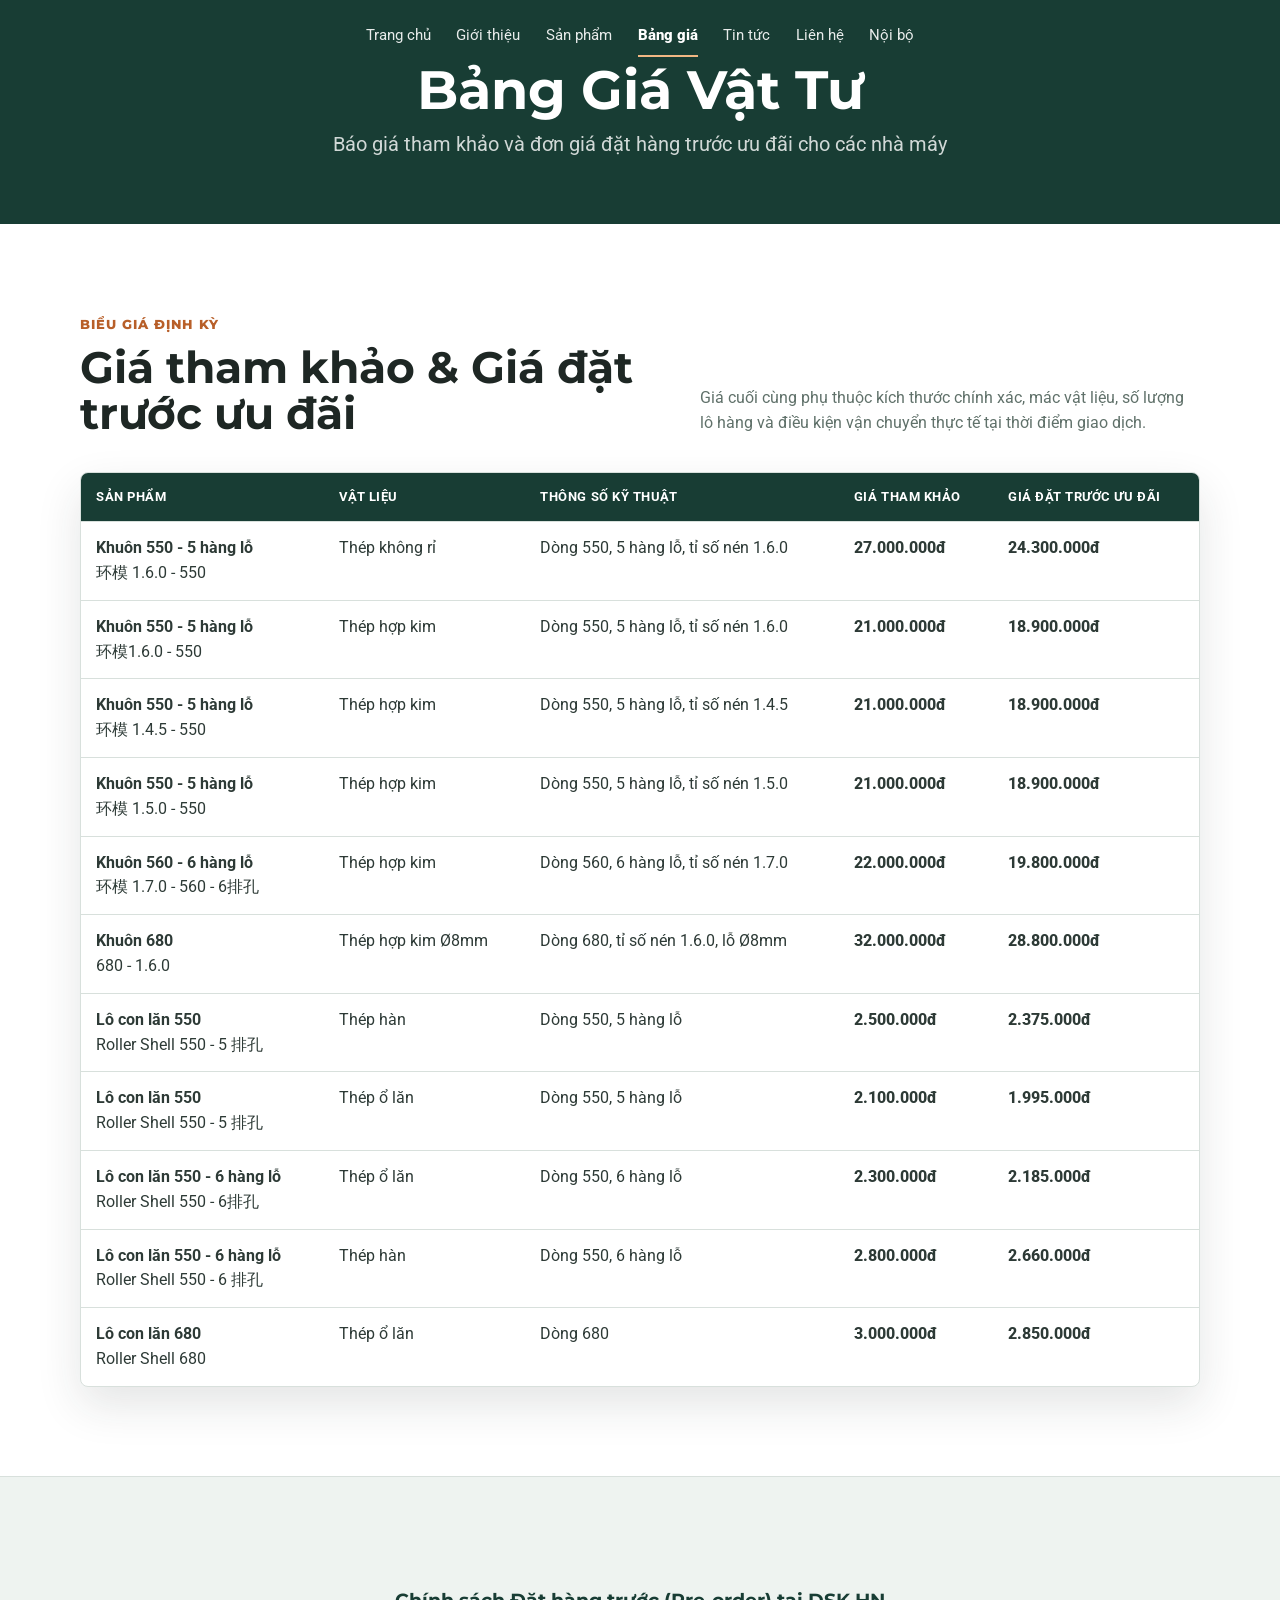
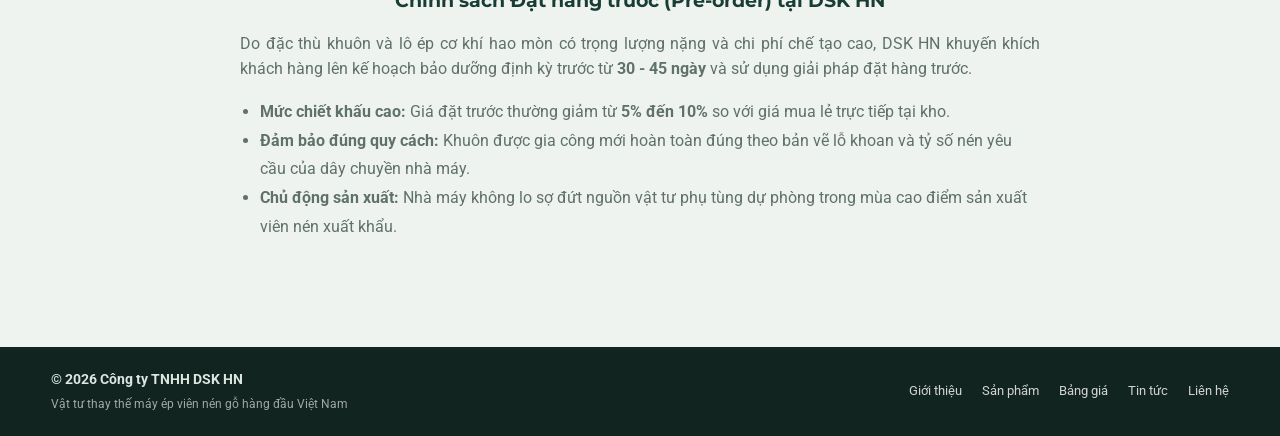
==== bang-gia.html @ b63ba010 "Fix: Move HTML files to root for GitHub Pages" ====
<!doctype html>
<html lang="vi">
  <head>
    <meta charset="utf-8" />
    <meta name="viewport" content="width=device-width, initial-scale=1" />
    <title>Bảng giá | DSK HN</title>
    <meta name="description" content="Xem bảng giá chi tiết tham khảo và giá đặt trước ưu đãi cho khuôn đúc, lô con lăn từ Công ty TNHH DSK HN." />
    <link rel="stylesheet" href="styles.css?v=7" />
  </head>
  <body>
    <header class="site-header">
      <nav class="main-nav" aria-label="Điều hướng chính">
        <a href="index.html">Trang chủ</a>
        <a href="gioi-thieu.html">Giới thiệu</a>
        <a href="san-pham.html">Sản phẩm</a>
        <a href="bang-gia.html">Bảng giá</a>
        <a href="tin-tuc.html">Tin tức</a>
        <a href="lien-he.html">Liên hệ</a>
        <a href="noi-bo.html" id="nav-internal">Nội bộ</a>
      </nav>
    </header>

    <main>
      <section class="page-hero">
        <h1>Bảng Giá Vật Tư</h1>
        <p>Báo giá tham khảo và đơn giá đặt hàng trước ưu đãi cho các nhà máy</p>
      </section>

      <section class="section price-section" id="bang-gia">
        <div class="section-heading split-heading" style="margin-bottom: 36px;">
          <div>
            <p class="eyebrow">Biểu giá định kỳ</p>
            <h2>Giá tham khảo & Giá đặt trước ưu đãi</h2>
          </div>
          <p class="section-note" style="max-width: 500px;">
            Giá cuối cùng phụ thuộc kích thước chính xác, mác vật liệu, số lượng lô hàng và điều kiện vận chuyển thực tế tại thời điểm giao dịch.
          </p>
        </div>
        <div class="table-shell">
          <table>
            <thead>
              <tr>
                <th>Sản phẩm</th>
                <th>Vật liệu</th>
                <th>Thông số kỹ thuật</th>
                <th>Giá tham khảo</th>
                <th>Giá đặt trước ưu đãi</th>
              </tr>
            </thead>
            <tbody id="publicPriceBody"></tbody>
          </table>
        </div>
      </section>

      <section class="section" style="background: #eef3f0; border-top: 1px solid var(--line);">
        <div style="max-width: 800px; margin: 0 auto;">
          <h3 style="color: var(--green-dark); margin-bottom: 16px; text-align: center;">Chính sách Đặt hàng trước (Pre-order) tại DSK HN</h3>
          <p style="color: var(--muted); text-align: justify; line-height: 1.6; margin-bottom: 12px;">
            Do đặc thù khuôn và lô ép cơ khí hao mòn có trọng lượng nặng và chi phí chế tạo cao, DSK HN khuyến khích khách hàng lên kế hoạch bảo dưỡng định kỳ trước từ <strong>30 - 45 ngày</strong> và sử dụng giải pháp đặt hàng trước.
          </p>
          <ul style="padding-left: 20px; color: var(--muted); line-height: 1.8;">
            <li><strong>Mức chiết khấu cao:</strong> Giá đặt trước thường giảm từ <strong>5% đến 10%</strong> so với giá mua lẻ trực tiếp tại kho.</li>
            <li><strong>Đảm bảo đúng quy cách:</strong> Khuôn được gia công mới hoàn toàn đúng theo bản vẽ lỗ khoan và tỷ số nén yêu cầu của dây chuyền nhà máy.</li>
            <li><strong>Chủ động sản xuất:</strong> Nhà máy không lo sợ đứt nguồn vật tư phụ tùng dự phòng trong mùa cao điểm sản xuất viên nén xuất khẩu.</li>
          </ul>
        </div>
      </section>
    </main>

    <footer class="site-footer">
      <div>
        <strong>© 2026 Công ty TNHH DSK HN</strong>
        <p style="margin: 4px 0 0; font-size: 12px; color: rgba(255, 255, 255, 0.6);">
          Vật tư thay thế máy ép viên nén gỗ hàng đầu Việt Nam
        </p>
      </div>
      <div style="display: flex; gap: 20px; font-size: 13px; flex-wrap: wrap;">
        <a href="gioi-thieu.html" style="color: rgba(255, 255, 255, 0.8);">Giới thiệu</a>
        <a href="san-pham.html" style="color: rgba(255, 255, 255, 0.8);">Sản phẩm</a>
        <a href="bang-gia.html" style="color: rgba(255, 255, 255, 0.8);">Bảng giá</a>
        <a href="tin-tuc.html" style="color: rgba(255, 255, 255, 0.8);">Tin tức</a>
        <a href="lien-he.html" style="color: rgba(255, 255, 255, 0.8);">Liên hệ</a>
      </div>
    </footer>

    <script src="script.js?v=7"></script>
  </body>
</html>
---- styles.css ----
@import url('https://fonts.googleapis.com/css2?family=Montserrat:wght@400;500;600;700;800&family=Roboto:wght@400;500;700&display=swap');

:root {
  --ink: #1e2724;
  --muted: #60716a;
  --line: #d8e0dc;
  --paper: #fbfcfa;
  --panel: #ffffff;
  --steel: #e8eeeb;
  --green: #25634f;
  --green-dark: #183d34;
  --copper: #b85f29;
  --copper-soft: #f4e3d8;
  --shadow: 0 18px 45px rgba(29, 43, 38, 0.12);
  --radius: 8px;
}

* {
  box-sizing: border-box;
}

html {
  scroll-behavior: smooth;
}

body {
  margin: 0;
  color: var(--ink);
  font-family: 'Roboto', system-ui, -apple-system, BlinkMacSystemFont, "Segoe UI", sans-serif;
  background: var(--paper);
  line-height: 1.55;
  overflow-x: hidden;
}

h1,
h2,
h3,
h4,
h5,
h6,
.brand-mark,
.eyebrow,
.trust-band strong,
.btn {
  font-family: 'Montserrat', 'Roboto', sans-serif;
  font-weight: 700;
}

main {
  max-width: 100vw;
  overflow-x: hidden;
}

img {
  display: block;
  max-width: 100%;
}

a {
  color: inherit;
  text-decoration: none;
}

button,
input,
textarea {
  font: inherit;
}

.site-header {
  position: absolute;
  top: 0;
  left: 0;
  width: 100%;
  z-index: 20;
  display: flex;
  align-items: center;
  justify-content: center;
  gap: 24px;
  min-height: 72px;
  padding: 16px clamp(18px, 4vw, 56px);
  background: transparent;
}

.brand {
  display: none; /* Removed logo as per user request */
}

.main-nav {
  display: flex;
  align-items: center;
  gap: clamp(12px, 2vw, 28px);
  color: rgba(255, 255, 255, 0.9);
  font-size: 15px;
}

.main-nav a {
  padding: 8px 0;
  border-bottom: 2px solid transparent;
}

.main-nav a:hover {
  border-color: #f1b783;
  color: #fff;
}

.main-nav a.active-nav {
  border-color: #f1b783;
  font-weight: 800;
  color: #fff;
}

.hero {
  position: relative;
  display: grid;
  min-height: clamp(640px, calc(78svh - 72px), 900px);
  overflow: hidden;
  color: #fff;
  isolation: isolate;
}

.hero-media {
  position: absolute;
  inset: 0;
  z-index: -2;
}

.hero-media img {
  width: 100%;
  height: 100%;
  object-fit: cover;
  object-position: 50% 60%;
}

.hero::after {
  position: absolute;
  inset: 0;
  z-index: -1;
  content: "";
  background:
    linear-gradient(90deg, rgba(18, 31, 28, 0.88) 0%, rgba(18, 31, 28, 0.62) 43%, rgba(18, 31, 28, 0.14) 100%),
    linear-gradient(0deg, rgba(18, 31, 28, 0.25), rgba(18, 31, 28, 0.08));
}

.hero-content {
  align-self: center;
  width: min(720px, calc(100% - 36px));
  margin-left: clamp(18px, 7vw, 92px);
  padding: 64px 0 76px;
}

.eyebrow {
  margin: 0 0 10px;
  color: var(--copper);
  font-size: 13px;
  font-weight: 800;
  letter-spacing: 0.08em;
  text-transform: uppercase;
}

.hero .eyebrow {
  color: #f1b783;
}

h1,
h2,
h3,
p {
  overflow-wrap: anywhere;
}

h1 {
  margin: 0;
  font-size: clamp(42px, 7vw, 82px);
  line-height: 0.98;
  letter-spacing: 0;
}

h1 span {
  display: block;
}

.hero-content p:not(.eyebrow) {
  max-width: 620px;
  margin: 22px 0 0;
  color: rgba(255, 255, 255, 0.9);
  font-size: clamp(17px, 2vw, 21px);
}

.hero-actions {
  display: flex;
  flex-wrap: wrap;
  gap: 12px;
  margin-top: 30px;
}

.btn {
  display: inline-flex;
  align-items: center;
  justify-content: center;
  min-height: 44px;
  padding: 11px 18px;
  border: 1px solid transparent;
  border-radius: var(--radius);
  cursor: pointer;
  font-weight: 700;
  text-align: center;
  transition:
    transform 160ms ease,
    border-color 160ms ease,
    background 160ms ease;
}

.btn:hover {
  transform: translateY(-1px);
}

.btn-primary {
  color: #fff;
  background: var(--green);
}

.btn-primary:hover {
  background: var(--green-dark);
}

.btn-secondary {
  color: #17362f;
  border-color: rgba(37, 99, 79, 0.25);
  background: #fff;
}

.hero .btn-secondary {
  color: #fff;
  border-color: rgba(255, 255, 255, 0.55);
  background: rgba(255, 255, 255, 0.12);
}

.trust-band {
  display: grid;
  grid-template-columns: repeat(3, minmax(0, 1fr));
  gap: 1px;
  background: var(--line);
  border-bottom: 1px solid var(--line);
}

.trust-band div {
  min-height: 104px;
  padding: 24px clamp(18px, 4vw, 56px);
  background: #fff;
}

.trust-band strong,
.trust-band span {
  display: block;
}

.trust-band strong {
  font-size: 18px;
}

.trust-band span {
  margin-top: 4px;
  color: var(--muted);
}

.section {
  padding: clamp(56px, 7vw, 92px) clamp(18px, 4vw, 56px);
}

.section-heading {
  width: min(1120px, 100%);
  margin: 0 auto 28px;
}

.split-heading {
  display: flex;
  align-items: end;
  justify-content: space-between;
  gap: 24px;
}

.section h2 {
  margin: 0;
  font-size: clamp(28px, 4vw, 44px);
  line-height: 1.05;
  letter-spacing: 0;
}

.section-note {
  max-width: 440px;
  margin: 0;
  color: var(--muted);
}

.intro-section {
  background: var(--paper);
}

.category-grid {
  display: grid;
  grid-template-columns: repeat(3, minmax(0, 1fr));
  gap: 18px;
  width: min(1120px, 100%);
  margin: 0 auto;
}

.category-item {
  overflow: hidden;
  border: 1px solid var(--line);
  border-radius: var(--radius);
  background: #fff;
}

.category-item img {
  width: 100%;
  aspect-ratio: 16 / 10;
  object-fit: cover;
}

.category-item div {
  padding: 20px;
}

.category-item h3 {
  margin: 0;
  font-size: 20px;
}

.category-item p {
  margin: 8px 0 0;
  color: var(--muted);
}

.product-section {
  background: #eef3f0;
}

.catalog-tools {
  display: grid;
  gap: 12px;
  width: min(520px, 100%);
}

.catalog-tools label {
  display: grid;
  gap: 6px;
  color: var(--muted);
  font-size: 13px;
  font-weight: 700;
}

.catalog-tools input,
.quote-form input,
.quote-form textarea,
#quoteOutput {
  width: 100%;
  border: 1px solid var(--line);
  border-radius: var(--radius);
  background: #fff;
  color: var(--ink);
  outline: 0;
}

.catalog-tools input,
.quote-form input {
  min-height: 44px;
  padding: 10px 12px;
}

.quote-form textarea,
#quoteOutput {
  padding: 12px;
  resize: vertical;
}

.catalog-tools input:focus,
.quote-form input:focus,
.quote-form textarea:focus {
  border-color: var(--green);
  box-shadow: 0 0 0 3px rgba(37, 99, 79, 0.12);
}

.segment {
  display: flex;
  flex-wrap: wrap;
  gap: 8px;
}

.segment button {
  min-height: 38px;
  padding: 8px 13px;
  border: 1px solid var(--line);
  border-radius: var(--radius);
  background: #fff;
  color: #2c3935;
  cursor: pointer;
}

.segment button.active {
  color: #fff;
  border-color: var(--green);
  background: var(--green);
}

.product-grid {
  display: grid;
  grid-template-columns: repeat(3, minmax(0, 1fr));
  gap: 18px;
  width: min(1120px, 100%);
  margin: 0 auto;
}

.product-card {
  display: grid;
  overflow: hidden;
  border: 1px solid rgba(216, 224, 220, 0.95);
  border-radius: var(--radius);
  background: #fff;
  box-shadow: 0 12px 30px rgba(33, 54, 48, 0.08);
}

.product-card img {
  width: 100%;
  aspect-ratio: 4 / 3;
  object-fit: cover;
}

.product-body {
  display: grid;
  gap: 14px;
  padding: 18px;
}

.product-kicker {
  display: flex;
  flex-wrap: wrap;
  gap: 8px;
}

.pill {
  display: inline-flex;
  min-height: 26px;
  align-items: center;
  padding: 4px 9px;
  border-radius: 999px;
  color: var(--green-dark);
  background: #e2eee9;
  font-size: 12px;
  font-weight: 700;
}

.pill.copper {
  color: #7f3a16;
  background: var(--copper-soft);
}

.product-card h3 {
  margin: 0;
  font-size: 21px;
  line-height: 1.2;
}

.product-card p {
  margin: 0;
  color: var(--muted);
}

.price-pair {
  display: grid;
  grid-template-columns: 1fr 1fr;
  gap: 10px;
}

.price-box {
  min-width: 0;
  padding: 12px;
  border: 1px solid var(--line);
  border-radius: var(--radius);
  background: #f8faf8;
}

.price-box span {
  display: block;
  color: var(--muted);
  font-size: 12px;
  font-weight: 700;
}

.price-box strong {
  display: block;
  margin-top: 2px;
  font-size: clamp(16px, 1.7vw, 20px);
  line-height: 1.15;
}

.product-actions {
  display: flex;
  flex-wrap: wrap;
  gap: 10px;
}

.product-actions .btn {
  min-height: 40px;
  padding: 9px 12px;
}

.price-section {
  background: #fff;
}

.table-shell {
  width: min(1120px, 100%);
  margin: 0 auto;
  overflow-x: auto;
  border: 1px solid var(--line);
  border-radius: var(--radius);
  background: #fff;
  box-shadow: var(--shadow);
}

table {
  width: 100%;
  min-width: 860px;
  border-collapse: collapse;
}

th,
td {
  padding: 14px 15px;
  border-bottom: 1px solid var(--line);
  text-align: left;
  vertical-align: top;
}

th {
  color: #fff;
  background: var(--green-dark);
  font-size: 13px;
  text-transform: uppercase;
  letter-spacing: 0.04em;
}

td {
  color: #2d3a36;
}

td.price-cell {
  white-space: nowrap;
  font-weight: 800;
}

tr:last-child td {
  border-bottom: 0;
}

.quote-section {
  background:
    linear-gradient(90deg, rgba(37, 99, 79, 0.08), rgba(184, 95, 41, 0.06)),
    #f8faf8;
}

.quote-layout {
  display: grid;
  grid-template-columns: minmax(0, 1fr) 420px;
  gap: 28px;
  width: min(1120px, 100%);
  margin: 0 auto;
}

.quote-layout h2 {
  max-width: 620px;
}

.quote-layout p {
  max-width: 650px;
  color: var(--muted);
}

.quote-form {
  display: grid;
  gap: 14px;
  max-width: 650px;
  margin-top: 24px;
}

.quote-form label {
  display: grid;
  gap: 6px;
}

.quote-form span {
  color: #45564f;
  font-size: 13px;
  font-weight: 800;
}

.quote-panel,
.contact-card {
  border: 1px solid var(--line);
  border-radius: var(--radius);
  background: #fff;
  box-shadow: var(--shadow);
}

.quote-panel {
  align-self: start;
  padding: 20px;
}

.quote-panel-header {
  display: flex;
  align-items: center;
  justify-content: space-between;
  gap: 12px;
}

.quote-panel h3 {
  margin: 0;
}

.text-button {
  border: 0;
  color: var(--copper);
  background: transparent;
  cursor: pointer;
  font-weight: 800;
}

.quote-list {
  display: grid;
  gap: 10px;
  min-height: 72px;
  margin: 18px 0;
  padding: 0;
  list-style: none;
}

.quote-list li {
  display: grid;
  gap: 3px;
  padding: 12px;
  border: 1px solid var(--line);
  border-radius: var(--radius);
  background: #f9fbfa;
}

.quote-list button {
  justify-self: start;
  padding: 0;
  border: 0;
  color: var(--copper);
  background: transparent;
  cursor: pointer;
  font-size: 13px;
  font-weight: 800;
}

.quote-total {
  display: flex;
  align-items: center;
  justify-content: space-between;
  gap: 12px;
  padding: 14px 0;
  border-top: 1px solid var(--line);
}

.quote-total span {
  color: var(--muted);
}

#quoteOutput {
  min-height: 138px;
  background: #f7faf8;
  transition: border-color 0.2s ease, box-shadow 0.2s ease, background-color 0.2s ease;
}

#quoteOutput[data-copied="true"] {
  border-color: var(--green);
  box-shadow: 0 0 0 3px rgba(37, 99, 79, 0.12);
  background-color: #f0f7f3;
}

.contact-section {
  display: grid;
  grid-template-columns: minmax(0, 1fr) 420px;
  gap: 28px;
  align-items: center;
  background: var(--green-dark);
  color: #fff;
}

.contact-copy {
  max-width: 760px;
}

.contact-copy .eyebrow {
  color: #f1b783;
}

.contact-copy p:not(.eyebrow) {
  color: rgba(255, 255, 255, 0.82);
}

.contact-card {
  display: grid;
  gap: 16px;
  padding: 22px;
  color: var(--ink);
}

.contact-card span {
  display: block;
  color: var(--muted);
  font-size: 13px;
  font-weight: 800;
}

.contact-card strong {
  display: block;
  margin-top: 3px;
  font-size: 18px;
}

.contact-card .muted {
  color: #46564f;
}

.contact-actions {
  display: flex;
  flex-wrap: wrap;
  gap: 10px;
  padding-top: 4px;
}

.site-footer {
  display: flex;
  align-items: center;
  justify-content: space-between;
  gap: 16px;
  padding: 22px clamp(18px, 4vw, 56px);
  color: #dbe6e1;
  background: #12241f;
  font-size: 14px;
}

@media (max-width: 960px) {
  .site-header {
    align-items: flex-start;
    flex-direction: column;
  }

  .main-nav {
    width: 100%;
    overflow-x: auto;
    padding-bottom: 4px;
  }

  .hero {
    min-height: clamp(680px, 72svh, 880px);
  }

  .trust-band,
  .category-grid,
  .product-grid,
  .quote-layout,
  .contact-section {
    grid-template-columns: 1fr;
  }

  .split-heading {
    align-items: stretch;
    flex-direction: column;
  }

  .quote-panel,
  .contact-card {
    width: 100%;
  }
}

@media (max-width: 620px) {
  .brand {
    min-width: 0;
  }

  .brand small {
    font-size: 11px;
  }

  .hero-content {
    width: calc(100vw - 32px);
    max-width: calc(100vw - 32px);
    margin: 0 16px;
    padding: 54px 0 64px;
  }

  h1 {
    font-size: 40px;
    line-height: 1.04;
  }

  .hero-content p:not(.eyebrow) {
    width: min(100%, 330px);
    max-width: calc(100vw - 32px);
    font-size: 16px;
    line-height: 1.55;
  }

  .hero-actions {
    width: calc(100vw - 32px);
    max-width: calc(100vw - 32px);
  }

  .price-pair {
    grid-template-columns: 1fr;
  }

  .product-actions .btn,
  .hero-actions .btn,
  .contact-actions .btn {
    width: 100%;
  }

  .site-footer {
    align-items: flex-start;
    flex-direction: column;
  }
}

/* Layout & Styles for Multi-page sections */
.about-block {
  display: grid;
  grid-template-columns: 1.2fr 1fr;
  gap: 48px;
  align-items: center;
  width: min(1120px, 100%);
  margin: 0 auto;
}

.about-block-content h3 {
  font-size: 28px;
  margin: 0 0 16px 0;
  color: var(--green-dark);
}

.about-block-content p {
  color: var(--muted);
  margin-bottom: 24px;
}

.about-block-media img {
  width: 100%;
  border-radius: var(--radius);
  box-shadow: var(--shadow);
  aspect-ratio: 4/3;
  object-fit: cover;
}

.values-grid {
  display: grid;
  grid-template-columns: repeat(auto-fit, minmax(240px, 1fr));
  gap: 24px;
  width: min(1120px, 100%);
  margin: 0 auto;
}

.value-card {
  padding: 32px 24px;
  background: #fff;
  border: 1px solid var(--line);
  border-radius: var(--radius);
  box-shadow: 0 4px 15px rgba(29, 43, 38, 0.04);
  transition: transform 0.2s ease, box-shadow 0.2s ease;
}

.value-card:hover {
  transform: translateY(-4px);
  box-shadow: var(--shadow);
}

.value-card h3 {
  margin: 0 0 12px 0;
  font-size: 18px;
  color: var(--green-dark);
}

.value-card p {
  margin: 0;
  color: var(--muted);
  font-size: 14px;
  line-height: 1.6;
}

.news-grid {
  display: grid;
  grid-template-columns: repeat(3, minmax(0, 1fr));
  gap: 24px;
  width: min(1120px, 100%);
  margin: 0 auto;
}

.news-card {
  display: grid;
  overflow: hidden;
  border: 1px solid var(--line);
  border-radius: var(--radius);
  background: #fff;
  box-shadow: 0 8px 20px rgba(33, 54, 48, 0.05);
  transition: transform 0.2s ease, box-shadow 0.2s ease;
}

.news-card:hover {
  transform: translateY(-4px);
  box-shadow: var(--shadow);
}

.news-card img {
  width: 100%;
  aspect-ratio: 16 / 10;
  object-fit: cover;
}

.news-card-body {
  padding: 20px;
  display: flex;
  flex-direction: column;
  justify-content: space-between;
}

.news-card-body h3 {
  margin: 0 0 10px 0;
  font-size: 18px;
  line-height: 1.4;
}

.news-card-body p {
  margin: 0 0 16px 0;
  color: var(--muted);
  font-size: 14px;
}

.news-card-body .read-more {
  font-weight: 700;
  color: var(--copper);
  font-size: 14px;
}

/* Page titles */
.page-hero {
  padding: 64px clamp(18px, 4vw, 56px);
  background: var(--green-dark);
  color: #fff;
  text-align: center;
}

.page-hero h1 {
  font-size: clamp(32px, 5vw, 54px);
  margin-bottom: 12px;
}

.page-hero p {
  font-size: clamp(16px, 1.8vw, 20px);
  color: rgba(255, 255, 255, 0.8);
  margin: 0;
}

/* Responsive adjustment for new sections */
@media (max-width: 960px) {
  .about-block {
    grid-template-columns: 1fr;
    gap: 24px;
  }
  
  .news-grid {
    grid-template-columns: 1fr;
  }
}
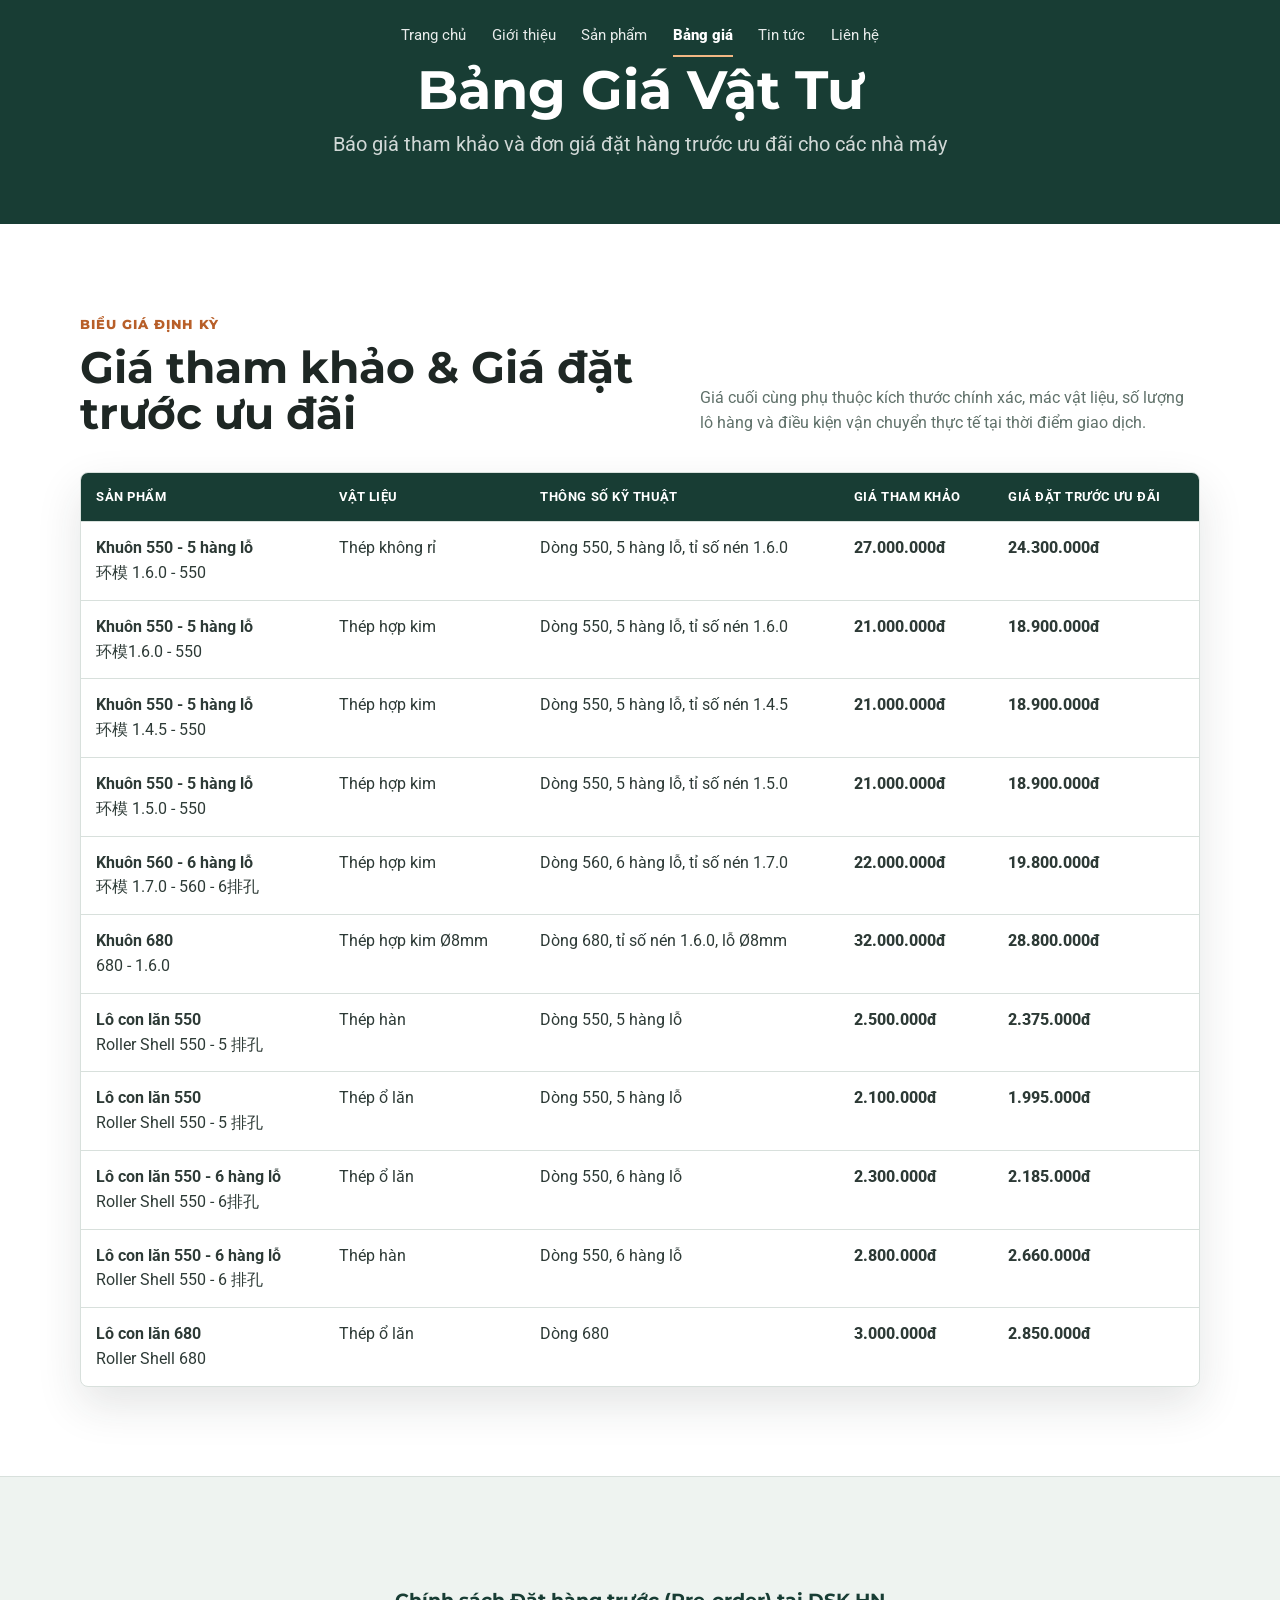
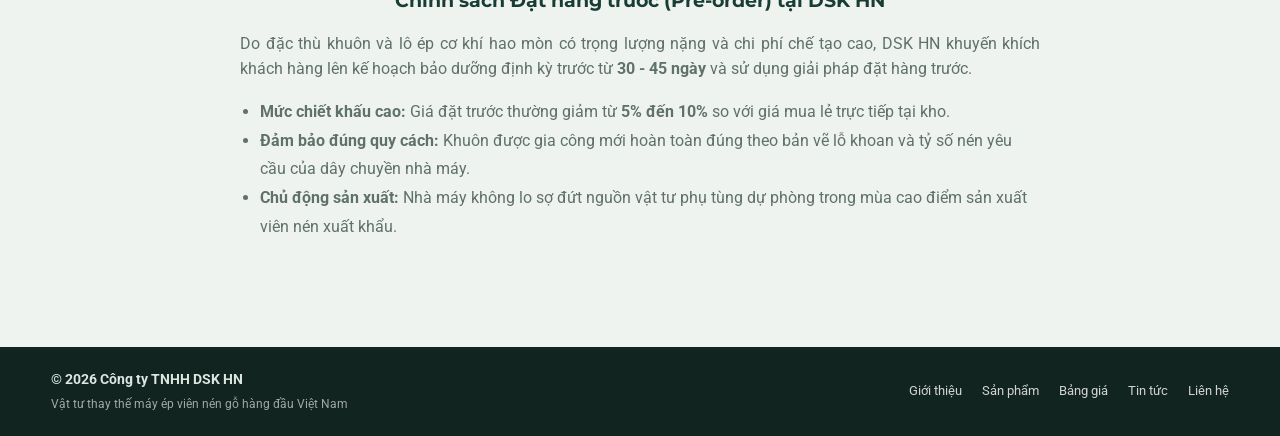
==== commit 4a684162: "Remove internal portal section" ====
--- a/bang-gia.html
+++ b/bang-gia.html
@@ -16,7 +16,6 @@
         <a href="bang-gia.html">Bảng giá</a>
         <a href="tin-tuc.html">Tin tức</a>
         <a href="lien-he.html">Liên hệ</a>
-        <a href="noi-bo.html" id="nav-internal">Nội bộ</a>
       </nav>
     </header>
 
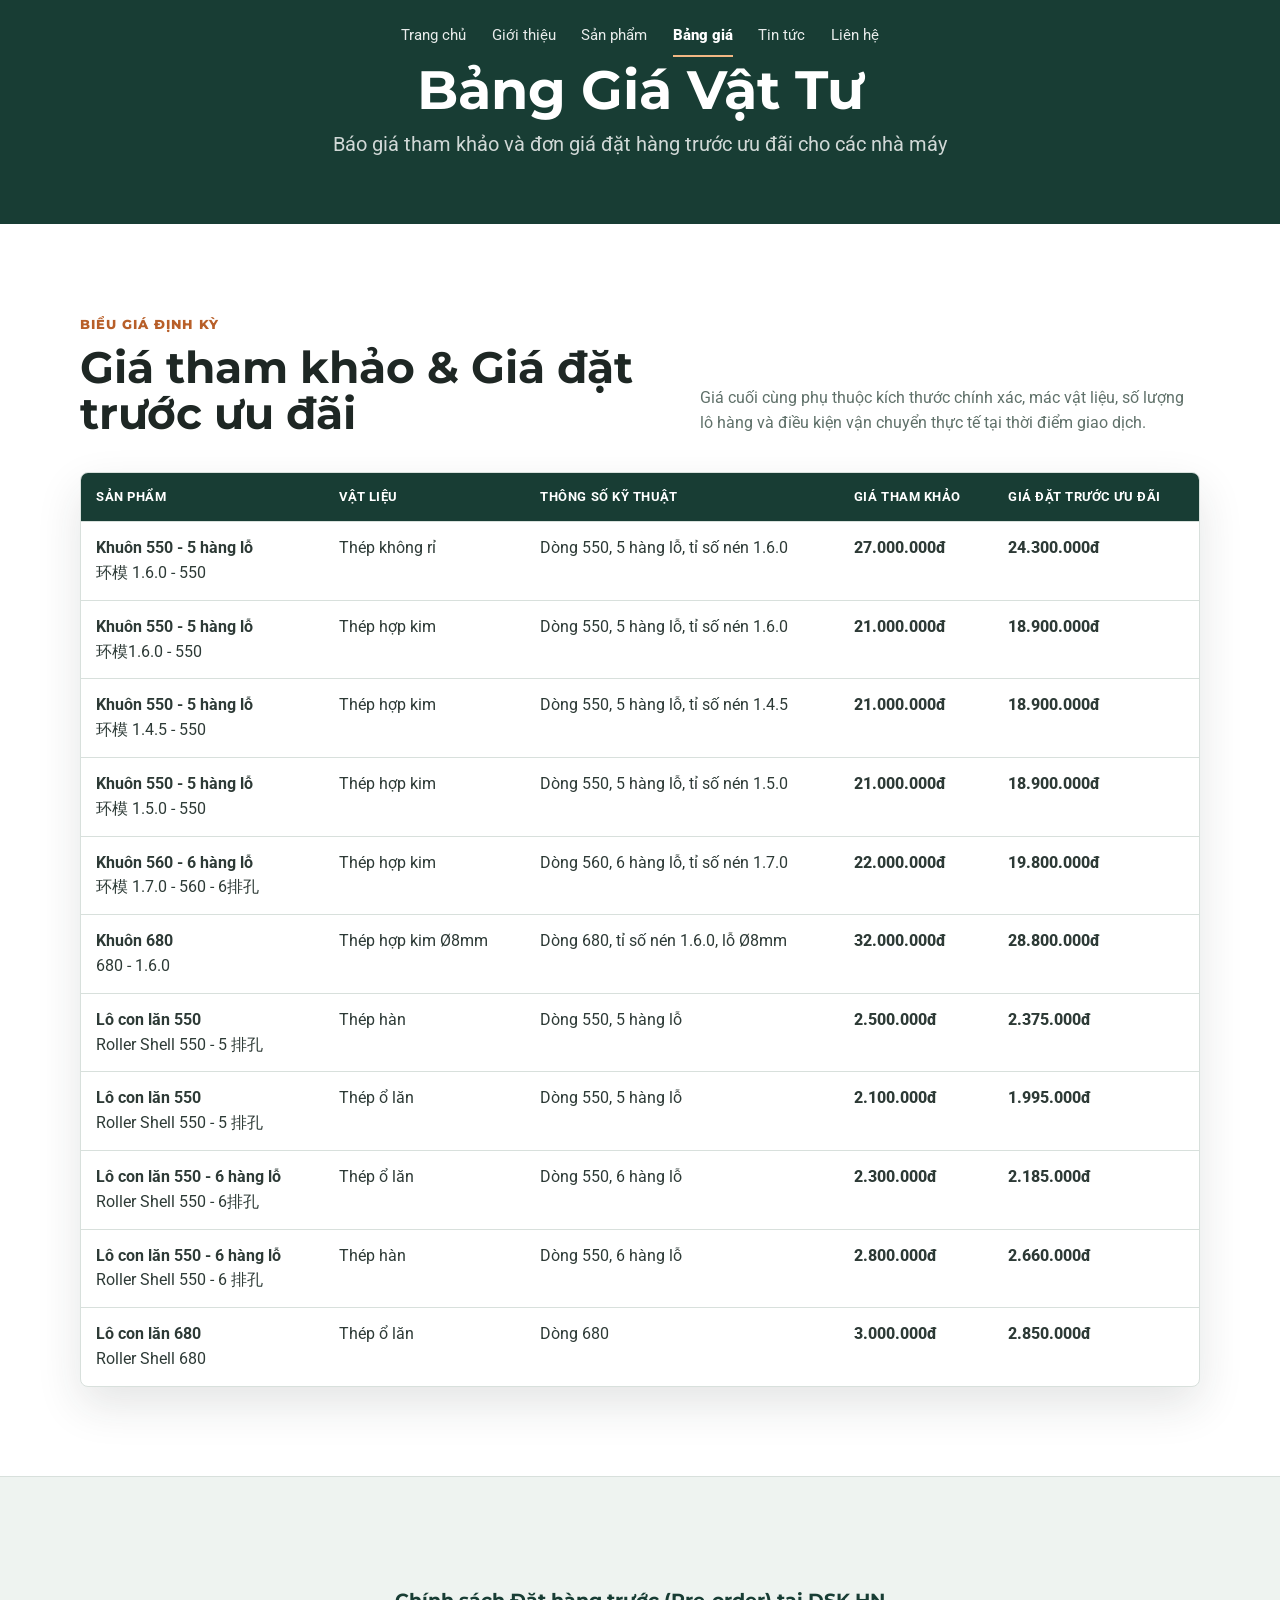
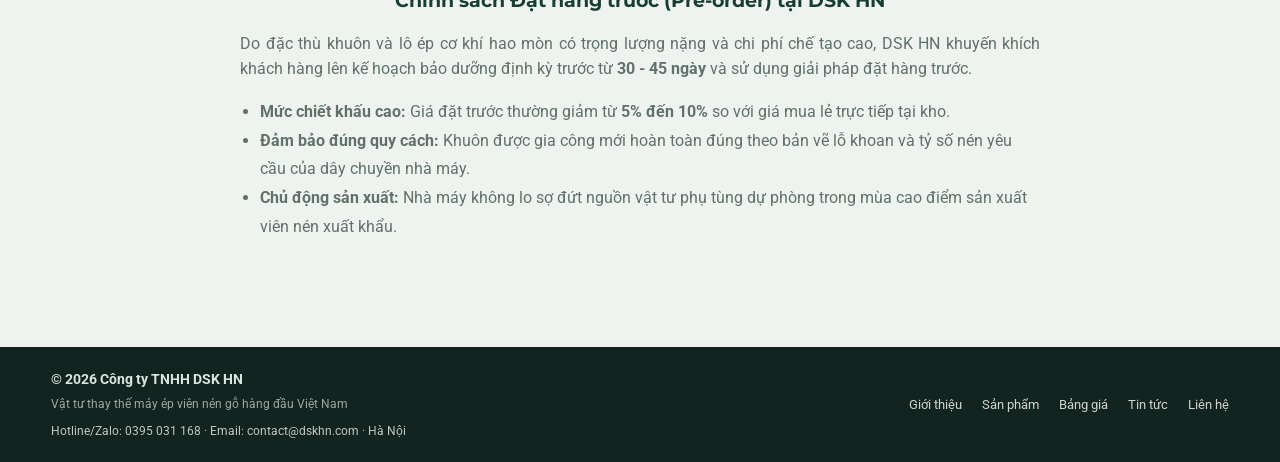
==== commit 23c6d6c4: "Cập nhật thông tin liên hệ: SĐT, email, địa chỉ - lien-he.html: SĐT 0395 031 168, email contact@dskh" ====
--- a/bang-gia.html
+++ b/bang-gia.html
@@ -72,6 +72,11 @@
         <p style="margin: 4px 0 0; font-size: 12px; color: rgba(255, 255, 255, 0.6);">
           Vật tư thay thế máy ép viên nén gỗ hàng đầu Việt Nam
         </p>
+        <p style="margin: 8px 0 0; font-size: 12px; color: rgba(255, 255, 255, 0.75);">
+          Hotline/Zalo: <a href="tel:+84395031168" style="color: inherit;">0395 031 168</a>
+          · Email: <a href="mailto:contact@dskhn.com" style="color: inherit;">contact@dskhn.com</a>
+          · Hà Nội
+        </p>
       </div>
       <div style="display: flex; gap: 20px; font-size: 13px; flex-wrap: wrap;">
         <a href="gioi-thieu.html" style="color: rgba(255, 255, 255, 0.8);">Giới thiệu</a>
